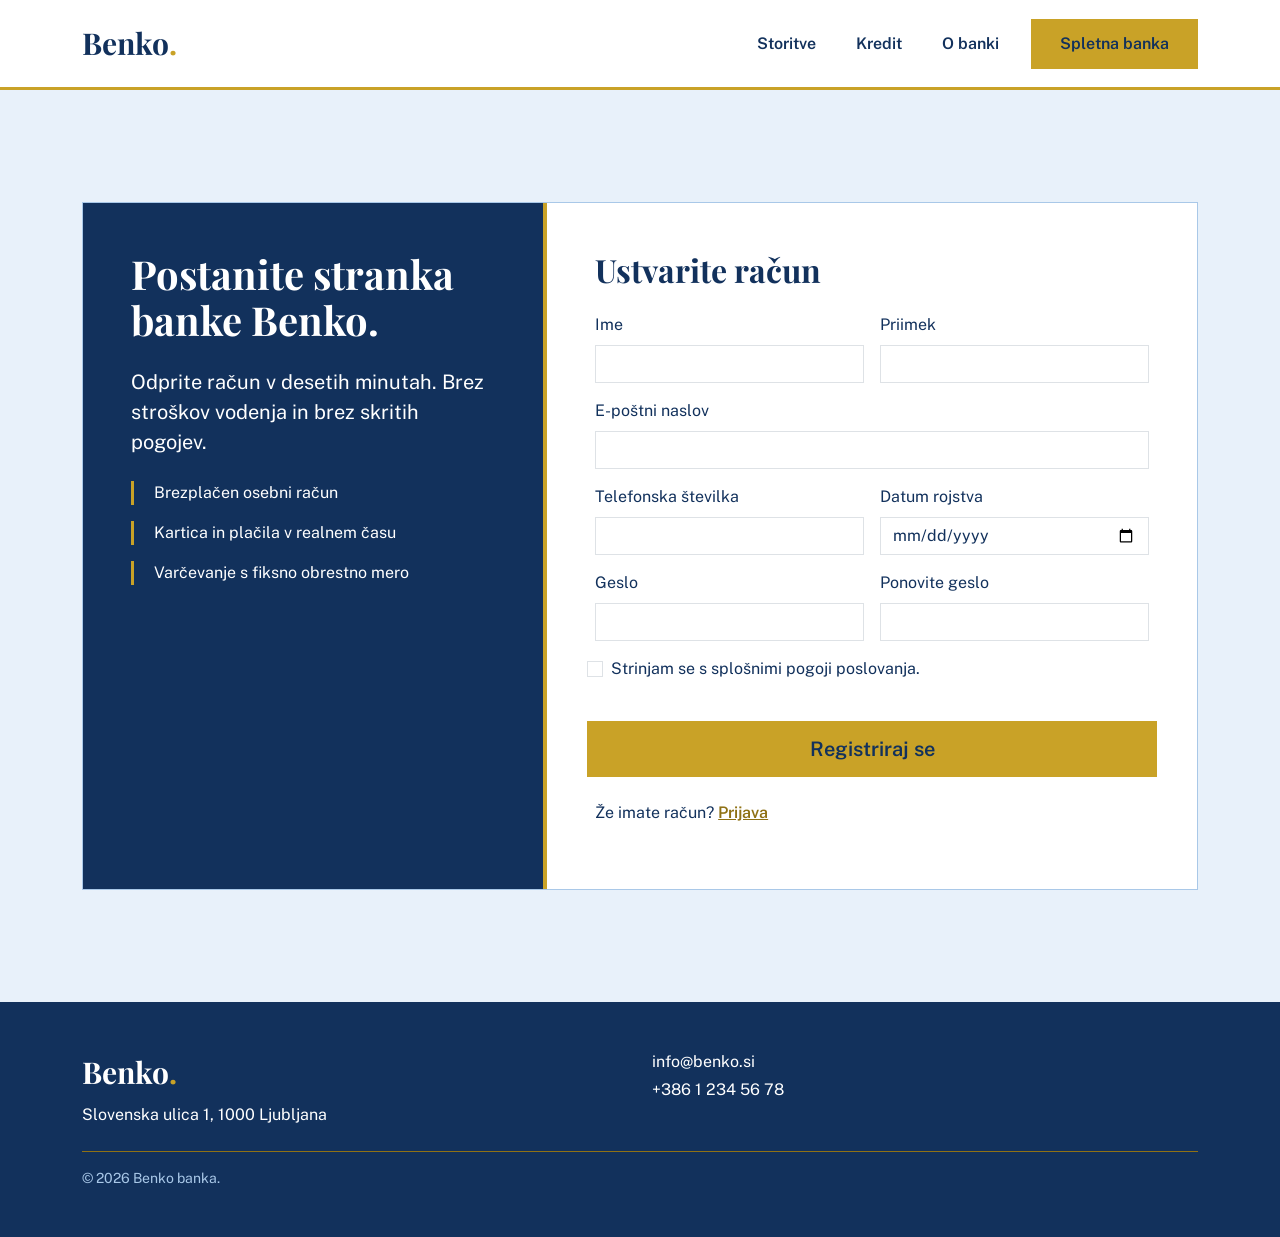
==== RPS 19.10 banka spletna stram/regist.html @ e69bac83 "Add files via upload" ====
<!DOCTYPE html>
<html lang="sl">
<head>
    <meta charset="UTF-8">
    <title>Banka</title>
    <link href="https://cdn.jsdelivr.net/npm/bootstrap@5.3.3/dist/css/bootstrap.min.css" rel="stylesheet">
    <link rel="preconnect" href="https://fonts.googleapis.com">
    <link rel="preconnect" href="https://fonts.gstatic.com" crossorigin>
    <link href="https://fonts.googleapis.com/css2?family=Playfair+Display:wght@600;700&family=Public+Sans:wght@400;600&display=swap" rel="stylesheet">
    <link rel="stylesheet" href="style.css">
</head>
<body>

<header class="glava sticky-top bg-white">
    <nav class="navbar navbar-expand py-3">
        <div class="container">
            <a class="navbar-brand logotip" href="index.html">Benko<span class="logotip-pika">.</span></a>
                <ul class="navbar-nav ms-auto align-items-center gap-4">
                <li class="nav-item"><a class="nav-link navigacija-povezava" href="#storitve">Storitve</a></li>
                <li class="nav-item"><a class="nav-link navigacija-povezava" href="#kredit">Kredit</a></li>
                <li class="nav-item"><a class="nav-link navigacija-povezava" href="#o-banki">O banki</a></li>
                <li class="nav-item"><a class="btn gumb-zlat rounded-0" href="#kontakt">Spletna banka</a></li>
            </ul>
        </div>
    </nav>
</header>

<main class="registracija-del razdelek">
    <div class="container">
        <div class="row g-0 registracija-okvir">
            <div class="col-5 registracija-stranska-plosca p-5">
                <h1 class="registracija-naslov">Postanite stranka banke Benko.</h1>
                <p class="fs-5 my-4">Odprite račun v desetih minutah. Brez stroškov vodenja in brez skritih pogojev.</p>
                <ul class="registracija-prednosti list-unstyled mb-0">
                    <li class="mb-3">Brezplačen osebni račun</li>
                    <li class="mb-3">Kartica in plačila v realnem času</li>
                    <li class="mb-0">Varčevanje s fiksno obrestno mero</li>
                </ul>
            </div>
 
            <div class="col-7 bg-white p-5">
                <h2 class="registracija-podnaslov mb-4">Ustvarite račun</h2>
                    <form id="obrazec-registracije" action="index.html" method="get">
                        <div class="row g-3 mb-3">
                            <div class="col-6">
                                <label class="form-label" for="polje-ime">Ime</label>
                                <input class="form-control rounded-0" type="text" id="polje-ime" name="ime" required>
                            </div>
                            <div class="col-6">
                                <label class="form-label" for="polje-priimek">Priimek</label>
                                <input class="form-control rounded-0" type="text" id="polje-priimek" name="priimek" required>
                            </div>
                        </div>
 
                        <div class="mb-3">
                            <label class="form-label" for="polje-eposta">E-poštni naslov</label>
                            <input class="form-control rounded-0" type="email" id="polje-eposta" name="eposta" required>
                        </div>
 
                        <div class="row g-3 mb-3">
                            <div class="col-6">
                                <label class="form-label" for="polje-telefon">Telefonska številka</label>
                                <input class="form-control rounded-0" type="tel" id="polje-telefon" name="telefon">
                            </div>
                            <div class="col-6">
                                <label class="form-label" for="polje-datum-rojstva">Datum rojstva</label>
                                <input class="form-control rounded-0" type="date" id="polje-datum-rojstva" name="datum-rojstva" required>
                            </div>
                        </div>
 
                        <div class="row g-3 mb-3">
                            <div class="col-6">
                                <label class="form-label" for="polje-geslo">Geslo</label>
                                <input class="form-control rounded-0" type="password" id="polje-geslo" name="geslo" minlength="8" required>
                            </div>
                        <div class="col-6">
                            <label class="form-label" for="polje-ponovitev-gesla">Ponovite geslo</label>
                            <input class="form-control rounded-0" type="password" id="polje-ponovitev-gesla" name="ponovitev-gesla" minlength="8" required>
                        </div>
 
                        <div class="form-check mb-4">
                            <input class="form-check-input rounded-0" type="checkbox" id="polje-pogoji" required>
                            <label class="form-check-label" for="polje-pogoji">Strinjam se s splošnimi pogoji poslovanja.</label>
                        </div>
 
                        <button class="btn btn-lg gumb-zlat rounded-0 w-100" type="submit">Registriraj se</button>
                    </form>
                <p class="registracija-povezava-prijave mt-4 mb-0">Že imate račun? <a class="registracija-povezava" href="index.html">Prijava</a></p>
            </div>
        </div>
    </div>
</main>



<footer id="kontakt" class="noga py-5">
    <div class="container">
        <div class="row">
            <div class="col-6">
                <a class="logotip" href="#">Benko<span class="logotip-pika">.</span></a>
                <p class="mt-2 mb-0">Slovenska ulica 1, 1000 Ljubljana</p>
            </div>
            <div class="col-6">
                <p class="mb-1">info@benko.si</p>
                <p class="mb-0">+386 1 234 56 78</p>
            </div>
        </div>
        <p class="noga-pravno mt-4 pt-3 mb-0">© 2026 Benko banka.</p>
    </div>
</footer>

<script src="script.js"></script>
</body>
</html>
---- RPS 19.10 banka spletna stram/style.css ----
:root {
  --moda: #12315c;
  --svetlo-modra: #e8f1fa;
  --srednje-modra: #a9c8e8;
  --zlata: #c9a227;
  --temno-zlata: #8f7114;
  --bela: #ffffff;
  --bs-body-font-family: 'Public Sans', Arial, sans-serif;
  --bs-body-color: #12315c;
}

h1,
h2,
h3,
.logotip,
.podatek-stevilka,
.kalkulator-obrok {
  font-family: 'Playfair Display', Georgia, serif;
  font-weight: 700;
}

.glava {
  border-bottom: 3px solid var(--zlata);
}

.logotip {
  font-size: 30px;
  color: var(--moda);
  text-decoration: none;
}

.logotip-pika {
  color: var(--zlata);
}

.navigacija-povezava {
  color: var(--moda);
  font-weight: 600;
}

.navigacija-povezava:hover {
  color: var(--temno-zlata);
}

.gumb-zlat,
.gumb-moder,
.gumb-obroba {
  font-weight: 600;
  padding: 12px 28px;
}

.gumb-zlat {
  --bs-btn-bg: var(--zlata);
  --bs-btn-color: var(--moda);
  --bs-btn-border-color: var(--zlata);
  --bs-btn-hover-bg: var(--moda);
  --bs-btn-hover-color: var(--bela);
  --bs-btn-hover-border-color: var(--moda);
}

.gumb-moder {
  --bs-btn-bg: var(--moda);
  --bs-btn-color: var(--bela);
  --bs-btn-border-color: var(--moda);
  --bs-btn-hover-bg: var(--bela);
  --bs-btn-hover-color: var(--moda);
  --bs-btn-hover-border-color: var(--bela);
}

.gumb-obroba {
  --bs-btn-color: var(--moda);
  --bs-btn-border-color: var(--moda);
  --bs-btn-hover-bg: var(--moda);
  --bs-btn-hover-color: var(--bela);
  --bs-btn-hover-border-color: var(--moda);
}

.razdelek {
  padding: 112px 0;
}

.razdelek-temen {
  background: var(--moda);
  color: var(--bela);
}

.razdelek-svetlo-moder,
.uvodni-del {
  background: var(--svetlo-modra);
}

.razdelek-zlat {
  background: var(--zlata);
}

.uvodni-naslov {
  font-size: 68px;
  line-height: 1.1;
}

.uvodni-opis {
  max-width: 46ch;
}

.uvodna-slika {
  width: 100%;
  max-width: 400px;
}

.naslov-razdelka {
  font-size: 44px;
  line-height: 1.15;
  max-width: 20ch;
}

.kartica-storitve {
  border: 1px solid var(--srednje-modra);
  border-top: 4px solid var(--zlata);
}

.kartica-storitve:hover {
  background: var(--svetlo-modra);
}

.ikona-storitve {
  width: 52px;
  height: 52px;
  color: var(--temno-zlata);
}

.naslov-kartice {
  font-size: 24px;
}

.kalkulator-okvir {
  border: 2px solid var(--zlata);
}

.kalkulator-drsnik {
  accent-color: var(--zlata);
}

.kalkulator-rezultat {
  border-top: 1px solid var(--srednje-modra);
  font-size: 18px;
}

.kalkulator-obrok {
  font-size: 48px;
  color: var(--zlata);
}

.podatek-stevilka {
  font-size: 56px;
  color: var(--temno-zlata);
}

.noga {
  background: var(--moda);
  color: var(--bela);
}

.noga .logotip {
  color: var(--bela);
}

.noga-pravno {
  border-top: 1px solid var(--temno-zlata);
  font-size: 14px;
  color: var(--srednje-modra);
}

.registracija-del {
  background: var(--svetlo-modra);
}
 
.registracija-okvir {
  border: 1px solid var(--srednje-modra);
}
 
.registracija-stranska-plosca {
  background: var(--moda);
  color: var(--bela);
  border-right: 4px solid var(--zlata);
}
 
.registracija-naslov {
  font-size: 40px;
  line-height: 1.15;
}
 
.registracija-podnaslov {
  font-size: 32px;
}
 
.registracija-prednosti li {
  padding-left: 20px;
  border-left: 3px solid var(--zlata);
}
 
.registracija-povezava {
  color: var(--temno-zlata);
  font-weight: 600;
}
 
.form-control:focus {
  border-color: var(--zlata);
  box-shadow: 0 0 0 3px rgba(201, 162, 39, 0.25);
}
 
.form-check-input:checked {
  background-color: var(--zlata);
  border-color: var(--zlata);
}
 
.form-check-input:focus {
  border-color: var(--zlata);
  box-shadow: 0 0 0 3px rgba(201, 162, 39, 0.25);
}
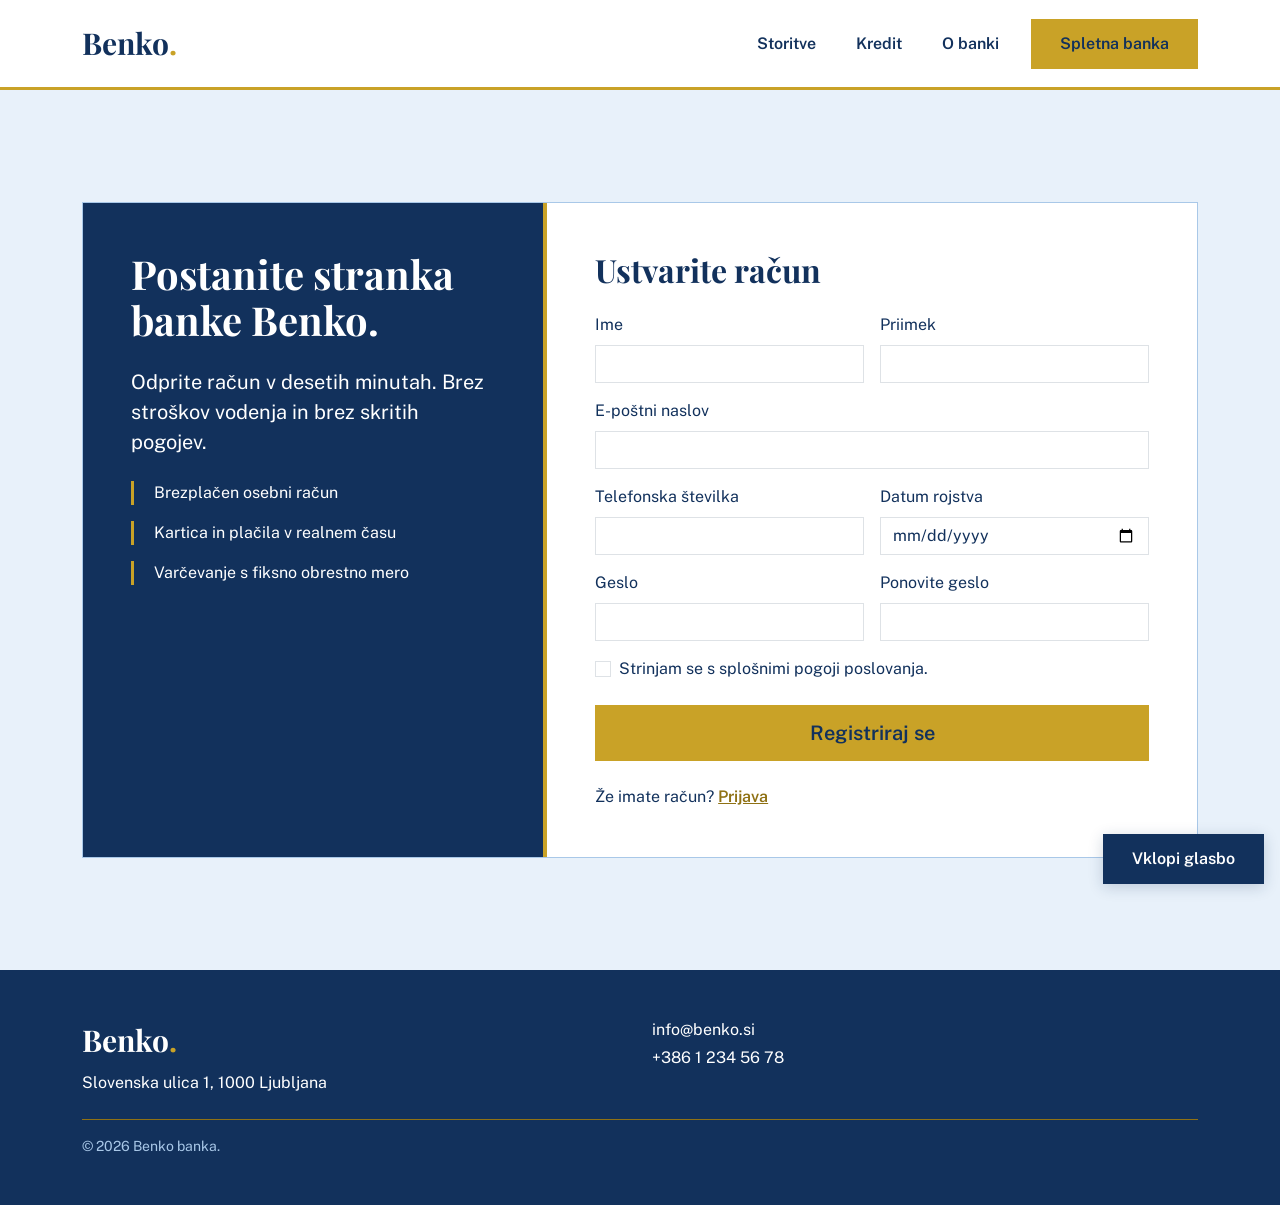
==== commit 031194e1: "Agent Host changes for agents/registration-password-validation-settings-ui" ====
--- a/RPS 19.10 banka spletna stram/regist.html
+++ b/RPS 19.10 banka spletna stram/regist.html
@@ -2,7 +2,8 @@
 <html lang="sl">
 <head>
     <meta charset="UTF-8">
-    <title>Banka</title>
+    <meta name="viewport" content="width=device-width, initial-scale=1">
+    <title>Registracija | Benko banka</title>
     <link href="https://cdn.jsdelivr.net/npm/bootstrap@5.3.3/dist/css/bootstrap.min.css" rel="stylesheet">
     <link rel="preconnect" href="https://fonts.googleapis.com">
     <link rel="preconnect" href="https://fonts.gstatic.com" crossorigin>
@@ -19,7 +20,7 @@
                 <li class="nav-item"><a class="nav-link navigacija-povezava" href="#storitve">Storitve</a></li>
                 <li class="nav-item"><a class="nav-link navigacija-povezava" href="#kredit">Kredit</a></li>
                 <li class="nav-item"><a class="nav-link navigacija-povezava" href="#o-banki">O banki</a></li>
-                <li class="nav-item"><a class="btn gumb-zlat rounded-0" href="#kontakt">Spletna banka</a></li>
+                <li class="nav-item"><a class="btn gumb-zlat rounded-0" href="prijava.html">Spletna banka</a></li>
             </ul>
         </div>
     </nav>
@@ -40,7 +41,8 @@
  
             <div class="col-7 bg-white p-5">
                 <h2 class="registracija-podnaslov mb-4">Ustvarite račun</h2>
-                    <form id="obrazec-registracije" action="index.html" method="get">
+                    <form id="obrazec-registracije" novalidate>
+                        <div class="alert d-none" id="sporocilo-obrazca" role="alert"></div>
                         <div class="row g-3 mb-3">
                             <div class="col-6">
                                 <label class="form-label" for="polje-ime">Ime</label>
@@ -73,19 +75,21 @@
                                 <label class="form-label" for="polje-geslo">Geslo</label>
                                 <input class="form-control rounded-0" type="password" id="polje-geslo" name="geslo" minlength="8" required>
                             </div>
-                        <div class="col-6">
-                            <label class="form-label" for="polje-ponovitev-gesla">Ponovite geslo</label>
-                            <input class="form-control rounded-0" type="password" id="polje-ponovitev-gesla" name="ponovitev-gesla" minlength="8" required>
+                            <div class="col-6">
+                                <label class="form-label" for="polje-ponovitev-gesla">Ponovite geslo</label>
+                                <input class="form-control rounded-0" type="password" id="polje-ponovitev-gesla" name="ponovitev-gesla" minlength="8" autocomplete="new-password" required>
+                                <div class="invalid-feedback">Gesli se morata ujemati.</div>
+                            </div>
                         </div>
  
                         <div class="form-check mb-4">
-                            <input class="form-check-input rounded-0" type="checkbox" id="polje-pogoji" required>
+                            <input class="form-check-input rounded-0" type="checkbox" id="polje-pogoji" name="pogoji" required>
                             <label class="form-check-label" for="polje-pogoji">Strinjam se s splošnimi pogoji poslovanja.</label>
                         </div>
  
                         <button class="btn btn-lg gumb-zlat rounded-0 w-100" type="submit">Registriraj se</button>
                     </form>
-                <p class="registracija-povezava-prijave mt-4 mb-0">Že imate račun? <a class="registracija-povezava" href="index.html">Prijava</a></p>
+                <p class="registracija-povezava-prijave mt-4 mb-0">Že imate račun? <a class="registracija-povezava" href="prijava.html">Prijava</a></p>
             </div>
         </div>
     </div>
@@ -110,5 +114,6 @@
 </footer>
 
 <script src="script.js"></script>
+<script src="racun.js"></script>
 </body>
 </html>
--- a/RPS 19.10 banka spletna stram/style.css
+++ b/RPS 19.10 banka spletna stram/style.css
@@ -217,3 +217,43 @@
   border-color: var(--zlata);
   box-shadow: 0 0 0 3px rgba(201, 162, 39, 0.25);
 }
+
+.obmocje-racuna {
+  min-height: calc(100vh - 85px);
+  background: var(--svetlo-modra);
+}
+
+.kartica-racuna,
+.kartica-nastavitev {
+  border: 1px solid var(--srednje-modra);
+  border-top: 4px solid var(--zlata);
+}
+
+.stanje-racuna {
+  color: var(--temno-zlata);
+  font-family: 'Playfair Display', Georgia, serif;
+  font-size: clamp(2rem, 5vw, 3.25rem);
+}
+
+.glasba-gumb {
+  position: fixed;
+  right: 1rem;
+  bottom: 1rem;
+  z-index: 1050;
+  box-shadow: 0 3px 14px rgba(18, 49, 92, 0.2);
+}
+
+@media (max-width: 767.98px) {
+  .registracija-okvir > [class*="col-"] {
+    width: 100%;
+  }
+
+  .registracija-stranska-plosca {
+    border-right: 0;
+    border-bottom: 4px solid var(--zlata);
+  }
+
+  .razdelek {
+    padding: 72px 0;
+  }
+}
